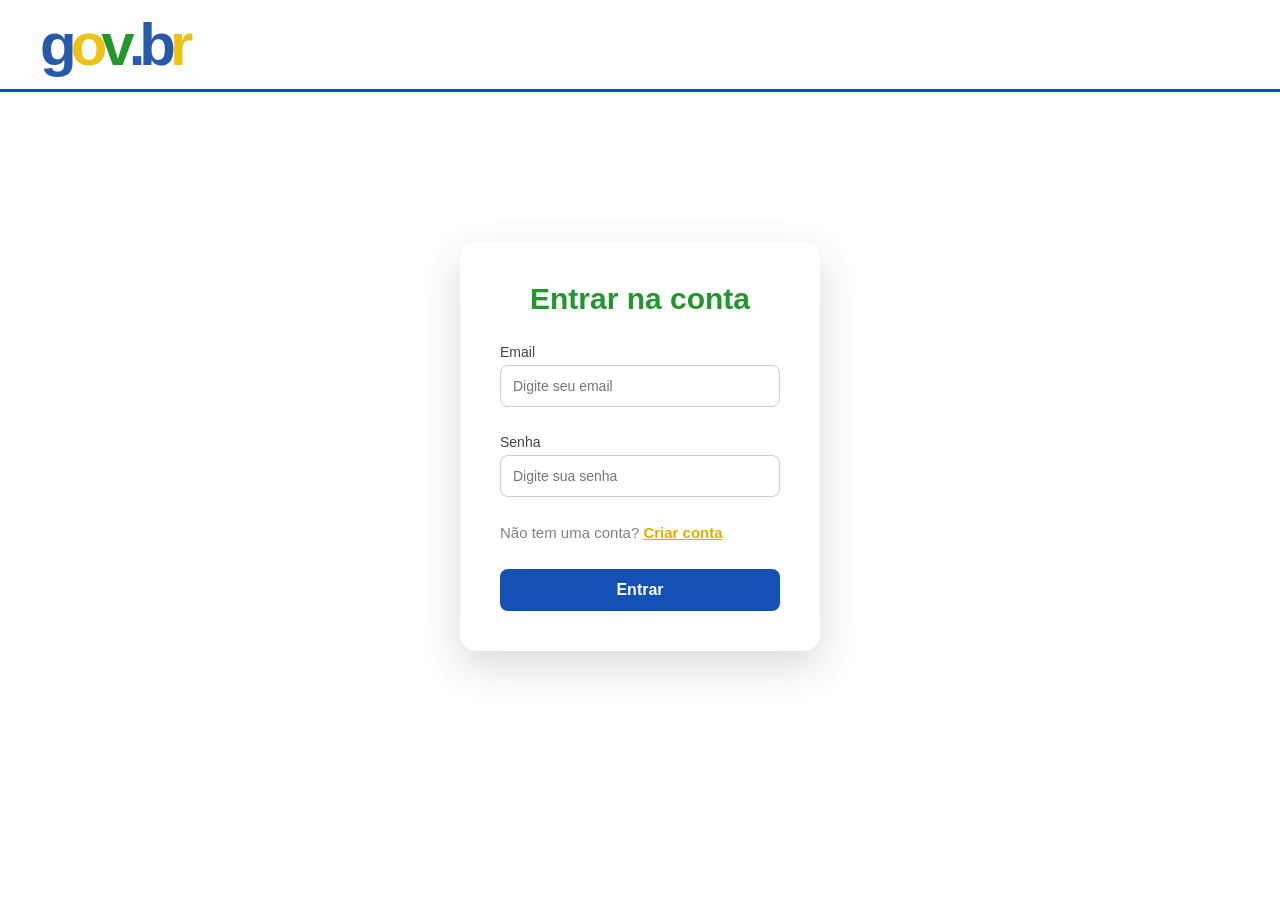
==== home.html @ 87bd5774 "primeiro commit" ====
<!DOCTYPE html>
<html lang="pt-br">
<head>
<meta charset="UTF-8">
<meta name="viewport" content="width=device-width, initial-scale=1.0">
<link rel="stylesheet" href="css/home.css">
<link rel="icon" href="images/brasil.png">
<title>Página principal</title>
</head>

<body>

<nav class="menu">

<div class="menu-left">

<button class="burger" onclick="toggleMenu()">☰</button>

<h1 class="logo">
<span style="color:#285aaa;">g</span>
<span style="color:#eec214;">o</span>
<span style="color:#22972e;">v</span>
<span style="color:#285aaa;">.</span>
<span style="color:#285aaa;">b</span>
<span style="color:#eec214;">r</span>
</h1>

</div>

<div class="menu-right">
<button class="perfil-btn" onclick="togglePerfil()">
<img src="https://www.gravatar.com/avatar/00000000000000000000000000000000?d=mp&f=y" alt="Perfil" class="avatar">
</button>
</div>

</nav>

<!-- SIDEBAR PERFIL -->

    <aside id="sidebar-perfil" class="sidebar-perfil">

    <div class="sidebar-perfil-header">
    <button class="close-btn" onclick="fecharPerfil()">✕</button>
</div>

    <div class="perfil-info">
    <img src="https://www.gravatar.com/avatar/00000000000000000000000000000000?d=mp&f=y" alt="Perfil" class="avatar-grande">
    <h3>Usuário</h3>
    <p>admin@123</p>
</div>

    <ul>
<li><a href="#">⚙️ Configurações</a></li>
<li><a href="#">🌐 Idioma</a></li>
<li><a href="#">👤 Acessibilidades</a></li>
<li><a href="#">❓ Ajuda</a></li>
    </ul>
    <div class="logout-perfil">
    <button onclick="logout()">Sair</button>
    </div>
</aside>

<!-- SIDEBAR -->

    <aside id="sidebar" class="sidebar">

    <div class="sidebar-header">
<button class="close-btn" onclick="fecharMenu()">✕</button>
    </div>

        <ul>

    <li><a href="#home">Início</a></li>

    <li><a href="#serviços">Serviços</a></li>

    <li><a href="#noticias">Notícias</a></li>

    <li><a href="#informacao">Acesso à informação</a></li>

    <li><a href="#legislacao">Legislação</a></li>

    <li><a href="#orgaos">Órgãos do governo</a></li>

        </ul>
    </aside>
<main>

    <section class="home" id="home">
        <h1>Bem vindo a sua conta </h1>
        <p>Acesse rapidamente os serviços disponíveis no portal.</p>
    </section>


<!--Serviços-->
    <section class="serviços" id="serviços">
    <h1>Serviços</h1>
    
<div class="area-pesquisa">
    <input type="text" placeholder="Pesquisar serviços do governo">
    <button type="submit">🔎</button>
</div>
    </section>
<!--Noticias-->
<section class="noticias" id="noticias">

<h1>Notícias</h1>

<div class="cards-noticias">

<div class="card">
<h3>Novo programa social</h3>
<p>Veja como participar do novo programa do governo.</p>
<a href="#">Ler mais</a>
</div>

<div class="card">
<h3>Investimentos em infraestrutura</h3>
<p>Obras em rodovias começam este mês.</p>
<a href="#">Ler mais</a>
</div>

<div class="card">
<h3>Serviços digitais</h3>
<p>Mais serviços agora disponíveis online.</p>
<a href="#">Ler mais</a>
</div>

<div class="card">
<h3>Concursos públicos</h3>
<p>Vagas para concursos públicos.</p>
<a href="#">Ler mais</a>
</div>

</div>

</section>

<!--acesso a informação-->
<section class="informacao" id="informacao">

<h1>Acesso à informação</h1>

<div class="info-cards">

<div class="info-card">
<h3>📊 Dados Abertos</h3>
<p>Consulte dados públicos disponibilizados pelo governo.</p>
<a href="#">Acessar</a>
</div>

<div class="info-card">
<h3>📄 Leis e Normas</h3>
<p>Veja legislações, decretos e regulamentos oficiais.</p>
<a href="#">Acessar</a>
</div>

<div class="info-card">
<h3>💰 Portal da Transparência</h3>
<p>Acompanhe gastos públicos e investimentos.</p>
<a href="#">Acessar</a>
</div>

<div class="info-card">
<h3>📢 Ouvidoria</h3>
<p>Envie sugestões, reclamações ou denúncias.</p>
<a href="#">Acessar</a>
</div>

</div>

</section>

<!--legislaçao-->
<section class="legislacao" id="legislacao">

<h1>Legislação</h1>

<div class="leis-cards">

<div class="lei-card">
<h3>📜 Constituição Federal</h3>
<p>Consulte a constituição e suas atualizações oficiais.</p>
<a href="#">Acessar</a>
</div>

<div class="lei-card">
<h3>📄 Leis Federais</h3>
<p>Veja todas as leis aprovadas em âmbito federal.</p>
<a href="#">Acessar</a>
</div>

<div class="lei-card">
<h3>⚖️ Decretos</h3>
<p>Acesse decretos publicados pelo governo.</p>
<a href="#">Acessar</a>
</div>

<div class="lei-card">
<h3>📑 Normas e Regulamentos</h3>
<p>Normas administrativas e regulamentos oficiais.</p>
<a href="#">Acessar</a>
</div>

</div>
</section>
 <!--orgaos publicos-->
 <section class="orgaos" id="orgaos">

<h1>Órgãos públicos</h1>

<div class="orgaos-cards">

<div class="orgao-card">
<h3>🎓 Ministério da Educação</h3>
<p>Responsável pelas políticas educacionais do país.</p>
<a href="#">Acessar</a>
</div>

<div class="orgao-card">
<h3>🏥 Ministério da Saúde</h3>
<p>Coordena políticas de saúde pública e o SUS.</p>
<a href="#">Acessar</a>
</div>

<div class="orgao-card">
<h3>💰 Ministério da Economia</h3>
<p>Gerencia políticas econômicas e financeiras.</p>
<a href="#">Acessar</a>
</div>

<div class="orgao-card">
<h3>⚖️ Ministério da Justiça</h3>
<p>Atua na segurança pública e sistema jurídico.</p>
<a href="#">Acessar</a>
</div>

</div>

</section>


</main>
    
<script src="scripts/home.js"></script>

</body>
</html>
---- css/home.css ----
* {
  margin: 0;
  padding: 0;
  box-sizing: border-box;
  font-family: 'Sora', sans-serif;
}

body {
  background: #f4f6fb;
  overflow-x: hidden;
  color: #111;
}

/* =============================================
   MENU
   ============================================= */

.menu {
  display: flex;
  align-items: center;
  padding: 14px 32px;
  background: #ffffff;
  border-bottom: 1px solid #e8eaf0;
  position: sticky;
  top: 0;
  z-index: 1000;
}


.menu-left {
  display: flex;
  align-items: center;
  gap: 15px;
}

.logo {
  font-size: 35px;
  font-weight: bold;
  letter-spacing: -6px;
}

.burger {
  font-size: 22px;
  background: none;
  border: none;
  cursor: pointer;
  color: #333;
  padding: 4px 8px;
  border-radius: 8px;
  transition: background 0.2s;
}

.burger:hover {
  background: #f0f2f7;
}

.menu-right {
  margin-left: auto;
}

.perfil-btn {
  background: none;
  border: none;
  cursor: pointer;
  padding: 0;
}

.avatar {
  width: 38px;
  height: 38px;
  border-radius: 50%;
  border: 2px solid #1351b4;
  transition: border-color 0.2s;
}

.avatar:hover {
  border-color: #eec214;
}

/* SIDEBAR NAVEGAÇÃO */

.sidebar {
  position: fixed;
  top: 0;
  left: -400px;
  width: 300px;
  height: 100vh;
  background: white;
  box-shadow: 4px 0 24px rgba(0, 0, 0, 0.1);
  transition: left 0.3s ease;
  padding-top: 60px;
  z-index: 999;
}

.sidebar.active {
  left: 0;
}

.sidebar-header {
  display: flex;
  justify-content: flex-end;
  padding: 10px 15px;
  margin-top: 20px;
}

.close-btn {
  font-size: 20px;
  background: none;
  border: none;
  cursor: pointer;
  color: #888;
  transition: color 0.2s;
}

.close-btn:hover {
  color: #111;
}

.sidebar ul {
  list-style: none;
}

.sidebar li {
  border-bottom: 1px solid #f0f0f0;
  cursor: pointer;
  transition: background 0.18s;
}

.sidebar li a {
  display: block;
  padding: 16px 28px;
  text-decoration: none;
  color: #333;
  font-size: 14px;
  font-weight: 500;
}

.sidebar li:hover {
  background: #f4f6fb;
}

/* =============================================
   SIDEBAR PERFIL
   ============================================= */

.sidebar-perfil {
  position: fixed;
  top: 0;
  right: -400px;
  width: 300px;
  height: 100vh;
  background: white;
  box-shadow: -4px 0 24px rgba(0, 0, 0, 0.1);
  transition: right 0.3s ease;
  padding-top: 60px;
  z-index: 1001;
}

.sidebar-perfil.active {
  right: 0;
}

.sidebar-perfil-header {
  display: flex;
  justify-content: flex-end;
  padding: 10px 15px;
  margin-top: -50px;
}

.perfil-info {
  text-align: center;
  padding: 28px 20px;
  border-bottom: 1px solid #f0f0f0;
}

.avatar-grande {
  width: 72px;
  height: 72px;
  border-radius: 50%;
  border: 3px solid #1351b4;
  object-fit: cover;
  margin-bottom: 12px;
}

.perfil-info h3 {
  color: #111;
  font-weight: 600;
  margin-bottom: 4px;
}

.perfil-info p {
  color: #888;
  font-size: 13px;
}

.sidebar-perfil ul {
  list-style: none;
}

.sidebar-perfil li {
  border-bottom: 1px solid #f0f0f0;
  cursor: pointer;
  transition: background 0.18s;
}

.sidebar-perfil li a {
  display: block;
  padding: 15px 25px;
  text-decoration: none;
  color: #333;
  font-size: 14px;
}

.sidebar-perfil li:hover {
  background: #f4f6fb;
}

.logout-perfil {
  padding: 20px;
  margin-top: 10px;
}

.logout-perfil button {
  width: 100%;
  background: #fff;
  color: #bb0000;
  padding: 11px;
  border: 1.5px solid #bb0000;
  border-radius: 10px;
  cursor: pointer;
  font-weight: 600;
  font-size: 14px;
  transition: background 0.2s, color 0.2s;
}

.logout-perfil button:hover {
  background: #bb0000;
  color: #fff;
}

/* =============================================
   MAIN
   ============================================= */

main {
  width: 100%;
}

/* =============================================
   HERO
   ============================================= */

.home {
  background: linear-gradient(135deg, #0d1b4b 0%, #1351b4 60%, #1a7fd4 100%);
  padding: 90px 64px;
  min-height: 320px;
  display: flex;
  flex-direction: column;
  justify-content: center;
  position: relative;
  overflow: hidden;
}

/* Detalhe geométrico de fundo */
.home::before {
  content: "";
  position: absolute;
  top: -80px;
  right: -80px;
  width: 400px;
  height: 400px;
  border-radius: 50%;
  background: rgba(255, 255, 255, 0.04);
  pointer-events: none;
}

.home::after {
  content: "";
  position: absolute;
  bottom: -120px;
  right: 120px;
  width: 300px;
  height: 300px;
  border-radius: 50%;
  background: rgba(255, 255, 255, 0.03);
  pointer-events: none;
}

.home h1 {
  font-size: 38px;
  font-weight: 700;
  color: #fff;
  letter-spacing: -0.5px;
  line-height: 1.25;
  background: none;
  box-shadow: none;
  padding: 0;
  border-radius: 0;
  max-width: 700px;
}

.home h1 span {
  letter-spacing: -5px;
  display: inline-block;
}

.home p {
  font-size: 16px;
  color: rgba(255, 255, 255, 0.72);
  margin-top: 16px;
  background: none;
  box-shadow: none;
  padding: 0;
  border-radius: 0;
  max-width: 480px;
  line-height: 1.6;
}

/* =============================================
   SEÇÃO SERVIÇOS
   ============================================= */

.serviços {
  text-align: center;
  display: flex;
  flex-direction: column;
  align-items: center;
  padding: 80px 40px;
  background: #ffffff;
  border-bottom: 1px solid #eaecf2;
}

.serviços h1 {
  font-size: 26px;
  font-weight: 700;
  color: #111;
  letter-spacing: -0.3px;
}

.serviços h1::after {
  content: "";
  width: 36px;
  height: 3px;
  background: #1351b4;
  display: block;
  margin: 10px auto 40px;
  border-radius: 4px;
}

.area-pesquisa {
  position: relative;
  width: 100%;
  max-width: 560px;
}

.area-pesquisa input {
  width: 100%;
  height: 54px;
  padding: 0 56px 0 20px;
  font-size: 15px;
  font-family: 'Sora', sans-serif;
  border: 1.5px solid #dde1ec;
  border-radius: 12px;
  outline: none;
  background: #f4f6fb;
  color: #111;
  transition: border-color 0.2s, box-shadow 0.2s, background 0.2s;
}

.area-pesquisa input::placeholder {
  color: #aaa;
  font-size: 14px;
}

.area-pesquisa input:focus {
  border-color: #1351b4;
  background: #fff;
  box-shadow: 0 0 0 4px rgba(19, 81, 180, 0.09);
}

.area-pesquisa button {
  position: absolute;
  right: 10px;
  top: 50%;
  transform: translateY(-50%);
  background: #1351b4;
  border: none;
  width: 36px;
  height: 36px;
  border-radius: 9px;
  font-size: 15px;
  cursor: pointer;
  display: flex;
  align-items: center;
  justify-content: center;
  transition: background 0.2s, transform 0.15s;
  color: white;
  padding: 0;
  margin: 0;
}

.area-pesquisa button:hover {
  background: #0c3f91;
  transform: translateY(-50%) scale(1.06);
}

/* =============================================
   SEÇÕES GERAIS
   ============================================= */

.noticias,
.informacao,
.legislacao,
.orgaos {
  padding: 80px 60px;
  text-align: center;
  background: #f4f6fb;
  border-top: 1px solid #eaecf2;
}

.informacao,
.orgaos {
  background: #ffffff;
}

.noticias h1,
.informacao h1,
.legislacao h1,
.orgaos h1 {
  font-size: 26px;
  font-weight: 700;
  color: #111;
  letter-spacing: -0.3px;
  margin-bottom: 8px;
}

.noticias h1::after,
.informacao h1::after,
.legislacao h1::after,
.orgaos h1::after {
  content: "";
  width: 36px;
  height: 3px;
  background: #1351b4;
  display: block;
  margin: 10px auto 48px;
  border-radius: 4px;
}

/* =============================================
   GRIDS
   ============================================= */

.cards-noticias,
.info-cards,
.leis-cards,
.orgaos-cards {
  display: grid;
  grid-template-columns: repeat(auto-fit, minmax(230px, 1fr));
  gap: 20px;
  max-width: 1080px;
  margin: 0 auto;
}

/* =============================================
   CARDS
   ============================================= */

.card,
.info-card,
.lei-card,
.orgao-card {
  background: #fff;
  border: 1.5px solid #e8eaf2;
  border-radius: 14px;
  padding: 26px 22px;
  text-align: left;
  transition: transform 0.2s ease, box-shadow 0.2s ease, border-color 0.2s;
  position: relative;
  overflow: hidden;
  
}

/* Linha colorida no hover */
.card::before,
.info-card::before,
.lei-card::before,
.orgao-card::before {
  content: "";
  position: absolute;
  top: 0;
  left: 0;
  right: 0;
  height: 3px;
  background: linear-gradient(90deg, #1351b4, #22972e);
  opacity: 0;
  transition: opacity 0.2s;
}

.card:hover::before,
.info-card:hover::before,
.lei-card:hover::before,
.orgao-card:hover::before {
  opacity: 1;
}

.card:hover,
.info-card:hover,
.lei-card:hover,
.orgao-card:hover {
  transform: translateY(-4px);
  box-shadow: 0 10px 28px rgba(19, 81, 180, 0.1);
  border-color: #c8d0e8;
}

/* Títulos dos cards */
.card h3,
.info-card h3,
.lei-card h3,
.orgao-card h3 {
  font-size: 14px;
  font-weight: 600;
  color: #111;
  margin-bottom: 10px;
  line-height: 1.4;
}

/* Texto dos cards */
.card p,
.info-card p,
.lei-card p,
.orgao-card p {
  font-size: 13px;
  color: #777;
  margin-bottom: 20px;
  line-height: 1.65;
}

/* Link dos cards */
.card a,
.info-card a,
.lei-card a,
.orgao-card a {
  text-decoration: none;
  font-size: 13px;
  font-weight: 600;
  color: #1351b4;
  display: inline-flex;
  align-items: center;
  gap: 5px;
  transition: gap 0.18s ease, color 0.18s;
}

.card a::after,
.info-card a::after,
.lei-card a::after,
.orgao-card a::after {
  content: "→";
}

.card a:hover,
.info-card a:hover,
.lei-card a:hover,
.orgao-card a:hover {
  color: #0c3f91;
  gap: 10px;
}

/* =============================================
   RESPONSIVO
   ============================================= */

@media (max-width: 768px) {
  .home {
    padding: 60px 28px;
  }

  .home h1 {
    font-size: 28px;
  }

  .noticias,
  .informacao,
  .legislacao,
  .orgaos {
    padding: 60px 24px;
  }

  .serviços {
    padding: 60px 24px;
  }

  .cards-noticias,
  .info-cards,
  .leis-cards,
  .orgaos-cards {
    grid-template-columns: 1fr;
    gap: 14px;
  }

  .area-pesquisa {
    width: 100%;
  }
}
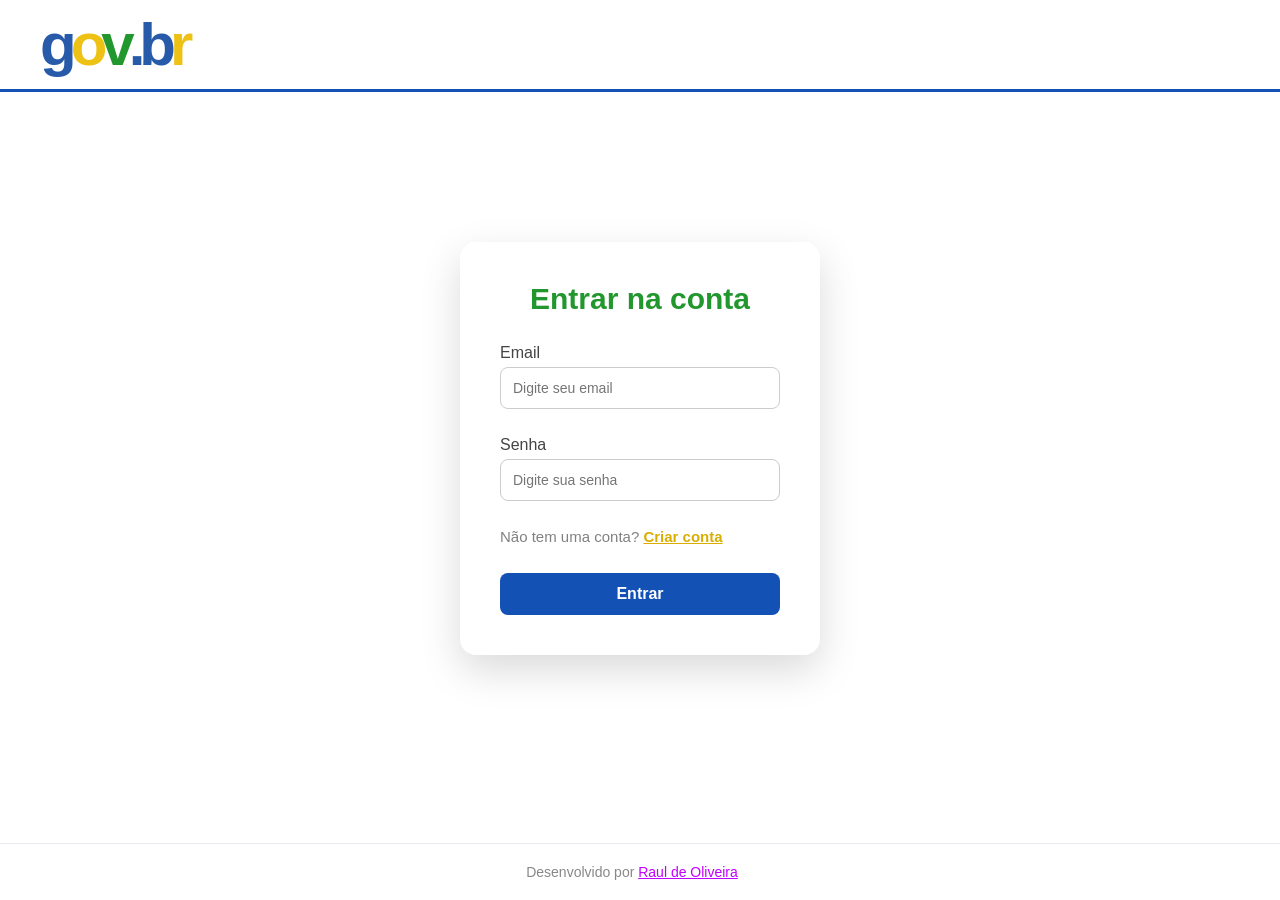
==== commit 58d835e7: "Desenvolvendo footer e responsividade melhorada" ====
--- a/home.html
+++ b/home.html
@@ -242,6 +242,10 @@
 
 </main>
     
+<footer class="footer">
+  <p>Desenvolvido por <a href="https://github.com/Raul-de-Oliveira/">Raul de Oliveira</strong></p>
+  
+</footer>
 <script src="scripts/home.js"></script>
 
 </body>
--- a/css/home.css
+++ b/css/home.css
@@ -565,10 +565,39 @@
   color: #0c3f91;
   gap: 10px;
 }
-
-/* =============================================
-   RESPONSIVO
-   ============================================= */
+.footer {
+  width: 100%;
+  margin-top: auto;
+  padding: 20px 32px;
+  border-top: 1px solid #e8eaf0;
+  background: #fff;
+ 
+  display: flex;
+  align-items: center;
+  justify-content: center;
+  flex-wrap: wrap;
+  gap: 16px;
+ 
+  font-size: 14px;
+  color: #888;
+}
+ 
+ 
+.footer a {
+  display: inline-flex;
+  align-items: center;
+  gap: 6px;
+  text-decoration: none;
+  color:#c300ff; 
+  font-weight: 500;
+  transition: color 0.2s;
+  text-decoration: underline;
+}
+ 
+.footer a:hover {
+  color: #7409ff;
+}
+/*  RESPONSIVO*/
 
 @media (max-width: 768px) {
   .home {
@@ -601,4 +630,7 @@
   .area-pesquisa {
     width: 100%;
   }
+  .footer {
+    font-size: 12px;
+  }
 }
